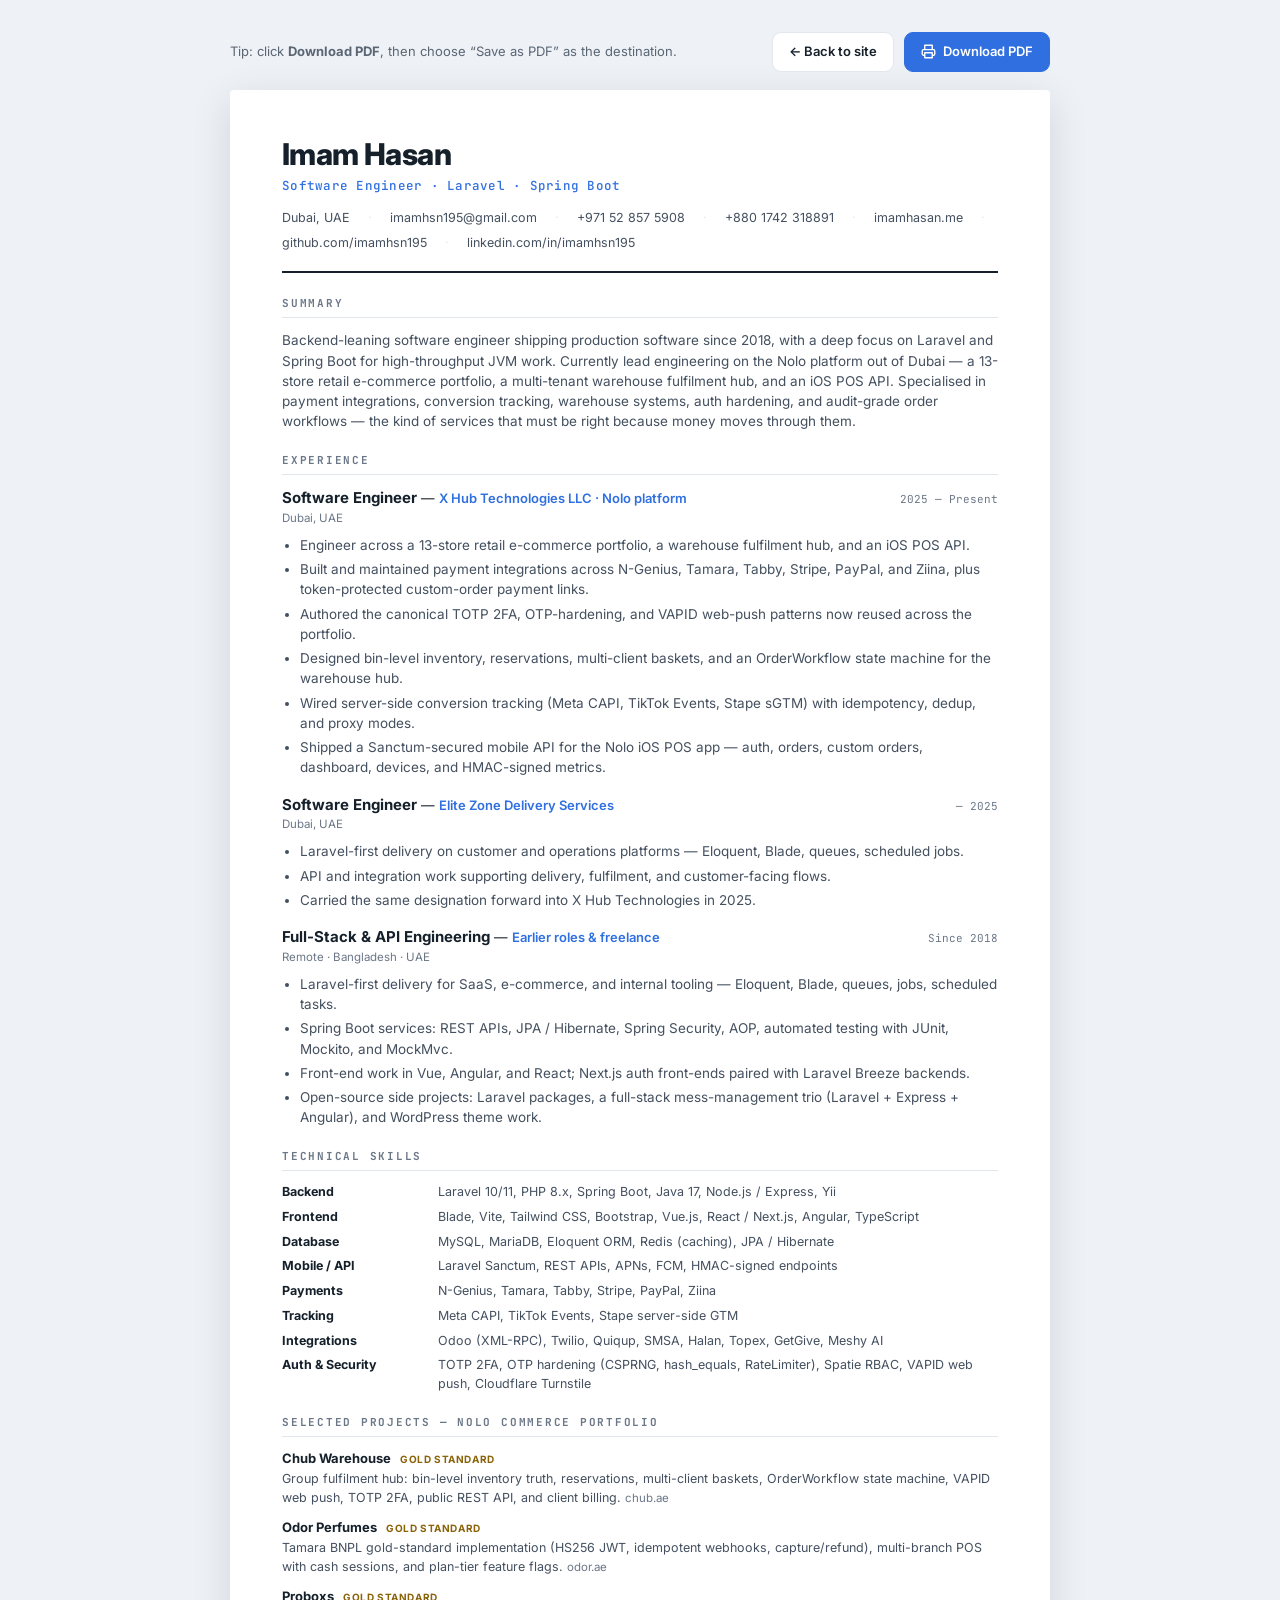
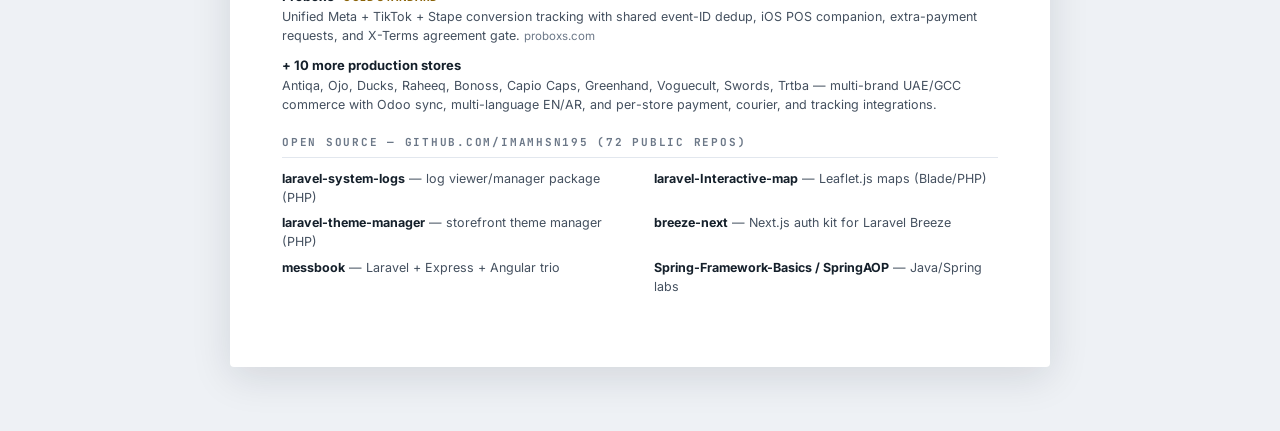
==== cv.html @ 6ba0bcb2 "Add downloadable CV (resume page + PDF) - Add print-optimized cv.html resume matching the site brand" ====
<!DOCTYPE html>
<html lang="en">
<head>
  <meta charset="UTF-8" />
  <meta name="viewport" content="width=device-width, initial-scale=1.0" />
  <title>Imam Hasan — CV · Software Engineer</title>
  <meta name="description" content="Curriculum Vitae of Imam Hasan, Software Engineer specialising in Laravel and Spring Boot — production e-commerce, warehouse fulfilment, and payment systems in Dubai." />
  <meta name="robots" content="index, follow" />
  <link rel="canonical" href="https://imamhasan.me/cv.html" />
  <link rel="icon" type="image/png" sizes="192x192" href="assets/images/icon-192.png" />
  <link rel="preconnect" href="https://fonts.googleapis.com" />
  <link rel="preconnect" href="https://fonts.gstatic.com" crossorigin />
  <link href="https://fonts.googleapis.com/css2?family=Inter:wght@400;500;600;700;800&family=JetBrains+Mono:wght@400;500&display=swap" rel="stylesheet" />
  <style>
    :root {
      --accent: #2f6fe0;
      --ink: #15202b;
      --ink-dim: #44505f;
      --ink-faint: #6b7787;
      --line: #e2e7ee;
      --bg: #ffffff;
      --tag-bg: #eef3fb;
      --gold: #8a6309;
    }

    * { box-sizing: border-box; margin: 0; padding: 0; }

    html { -webkit-print-color-adjust: exact; print-color-adjust: exact; }

    body {
      font-family: 'Inter', -apple-system, BlinkMacSystemFont, 'Segoe UI', sans-serif;
      color: var(--ink);
      background: #eef1f5;
      line-height: 1.5;
      font-size: 13.5px;
      padding: 32px 16px 64px;
    }

    .toolbar {
      max-width: 820px;
      margin: 0 auto 18px;
      display: flex;
      gap: 12px;
      align-items: center;
      justify-content: space-between;
      flex-wrap: wrap;
    }
    .toolbar p { color: #5b6675; font-size: 13px; }
    .toolbar-actions { display: flex; gap: 10px; }
    .btn {
      font: inherit;
      font-weight: 600;
      font-size: 13px;
      border: 1px solid var(--line);
      background: #fff;
      color: var(--ink);
      padding: 9px 16px;
      border-radius: 9px;
      cursor: pointer;
      text-decoration: none;
      display: inline-flex;
      align-items: center;
      gap: 7px;
      transition: border-color .2s, transform .1s;
    }
    .btn:hover { border-color: var(--accent); }
    .btn:active { transform: translateY(1px); }
    .btn-primary { background: var(--accent); color: #fff; border-color: var(--accent); }

    .page {
      max-width: 820px;
      margin: 0 auto;
      background: var(--bg);
      padding: 48px 52px;
      border-radius: 4px;
      box-shadow: 0 10px 40px rgba(15, 23, 42, 0.12);
    }

    /* Header */
    .cv-head { border-bottom: 2px solid var(--ink); padding-bottom: 18px; margin-bottom: 22px; }
    .cv-name { font-size: 30px; font-weight: 800; letter-spacing: -0.02em; line-height: 1.1; }
    .cv-role {
      font-family: 'JetBrains Mono', monospace;
      font-size: 12.5px;
      color: var(--accent);
      font-weight: 500;
      margin-top: 6px;
      letter-spacing: 0.02em;
    }
    .cv-contacts {
      margin-top: 14px;
      display: flex;
      flex-wrap: wrap;
      gap: 6px 18px;
      font-size: 12.5px;
      color: var(--ink-dim);
    }
    .cv-contacts a { color: var(--ink-dim); text-decoration: none; }
    .cv-contacts a:hover { color: var(--accent); text-decoration: underline; }
    .cv-contacts span { display: inline-flex; align-items: center; gap: 6px; }
    .cv-contacts .dot { color: var(--line); }

    /* Sections */
    section { margin-bottom: 20px; }
    .sec-title {
      font-family: 'JetBrains Mono', monospace;
      font-size: 11px;
      letter-spacing: 0.16em;
      text-transform: uppercase;
      color: var(--ink-faint);
      margin-bottom: 12px;
      padding-bottom: 6px;
      border-bottom: 1px solid var(--line);
    }
    .summary { color: var(--ink-dim); font-size: 13.5px; }

    /* Experience */
    .job { margin-bottom: 16px; }
    .job:last-child { margin-bottom: 0; }
    .job-head { display: flex; justify-content: space-between; align-items: baseline; gap: 12px; flex-wrap: wrap; }
    .job-title { font-size: 15px; font-weight: 700; }
    .job-org { font-size: 13px; color: var(--accent); font-weight: 600; }
    .job-date {
      font-family: 'JetBrains Mono', monospace;
      font-size: 11px;
      color: var(--ink-faint);
      white-space: nowrap;
    }
    .job-loc { font-size: 11.5px; color: var(--ink-faint); }
    .job ul { margin: 8px 0 0; padding-left: 18px; }
    .job li { margin-bottom: 4px; color: var(--ink-dim); }

    /* Skills grid */
    .skills { display: grid; grid-template-columns: 140px 1fr; gap: 6px 16px; }
    .skills dt { font-weight: 700; font-size: 12.5px; }
    .skills dd { color: var(--ink-dim); font-size: 12.5px; }

    /* Tag chips */
    .chips { display: flex; flex-wrap: wrap; gap: 6px; }
    .chip {
      background: var(--tag-bg);
      color: var(--accent);
      border-radius: 5px;
      padding: 3px 9px;
      font-size: 11.5px;
      font-weight: 600;
    }

    /* Projects */
    .proj { margin-bottom: 11px; }
    .proj:last-child { margin-bottom: 0; }
    .proj-name { font-weight: 700; font-size: 13px; }
    .proj-name .gold { color: var(--gold); font-size: 10px; font-weight: 700; text-transform: uppercase; letter-spacing: 0.06em; margin-left: 6px; }
    .proj p { color: var(--ink-dim); font-size: 12.5px; margin-top: 1px; }
    .proj a { color: var(--ink-faint); text-decoration: none; font-size: 11.5px; }

    .two-col { display: grid; grid-template-columns: 1fr 1fr; gap: 4px 28px; }

    .oss-line { font-size: 12.5px; color: var(--ink-dim); margin-bottom: 3px; }
    .oss-line strong { color: var(--ink); }

    @media print {
      @page { size: A4; margin: 12mm 14mm; }
      body { background: #fff; padding: 0; font-size: 11px; }
      .toolbar { display: none !important; }
      .page { box-shadow: none; max-width: none; margin: 0; padding: 0; border-radius: 0; }
      .cv-name { font-size: 25px; }
      section { margin-bottom: 14px; }
      .job { margin-bottom: 12px; page-break-inside: avoid; }
      .proj { page-break-inside: avoid; }
      a { color: var(--ink-dim) !important; }
    }

    @media (max-width: 640px) {
      .page { padding: 32px 22px; }
      .skills { grid-template-columns: 1fr; gap: 2px; }
      .skills dt { margin-top: 8px; }
      .two-col { grid-template-columns: 1fr; }
    }
  </style>
</head>
<body>
  <div class="toolbar">
    <p>Tip: click <strong>Download PDF</strong>, then choose “Save as PDF” as the destination.</p>
    <div class="toolbar-actions">
      <a class="btn" href="index.html">← Back to site</a>
      <button class="btn btn-primary" onclick="window.print()">
        <svg width="15" height="15" viewBox="0 0 24 24" fill="none" stroke="currentColor" stroke-width="2.2" stroke-linecap="round" stroke-linejoin="round"><path d="M6 9V2h12v7M6 18H4a2 2 0 0 1-2-2v-5a2 2 0 0 1 2-2h16a2 2 0 0 1 2 2v5a2 2 0 0 1-2 2h-2M6 14h12v8H6z"/></svg>
        Download PDF
      </button>
    </div>
  </div>

  <main class="page">
    <header class="cv-head">
      <h1 class="cv-name">Imam Hasan</h1>
      <div class="cv-role">Software Engineer · Laravel · Spring Boot</div>
      <div class="cv-contacts">
        <span>Dubai, UAE</span>
        <span class="dot">·</span>
        <span><a href="mailto:imamhsn195@gmail.com">imamhsn195@gmail.com</a></span>
        <span class="dot">·</span>
        <span><a href="tel:+971528575908">+971 52 857 5908</a></span>
        <span class="dot">·</span>
        <span><a href="tel:+8801742318891">+880 1742 318891</a></span>
        <span class="dot">·</span>
        <span><a href="https://imamhasan.me">imamhasan.me</a></span>
        <span class="dot">·</span>
        <span><a href="https://github.com/imamhsn195">github.com/imamhsn195</a></span>
        <span class="dot">·</span>
        <span><a href="https://www.linkedin.com/in/imamhsn195">linkedin.com/in/imamhsn195</a></span>
      </div>
    </header>

    <section>
      <h2 class="sec-title">Summary</h2>
      <p class="summary">
        Backend-leaning software engineer shipping production software since 2018, with a deep focus on
        Laravel and Spring Boot for high-throughput JVM work. Currently lead engineering on the Nolo platform
        out of Dubai — a 13-store retail e-commerce portfolio, a multi-tenant warehouse fulfilment hub, and an
        iOS POS API. Specialised in payment integrations, conversion tracking, warehouse systems, auth hardening,
        and audit-grade order workflows — the kind of services that must be right because money moves through them.
      </p>
    </section>

    <section>
      <h2 class="sec-title">Experience</h2>

      <div class="job">
        <div class="job-head">
          <div>
            <span class="job-title">Software Engineer</span> —
            <span class="job-org">X Hub Technologies LLC · Nolo platform</span>
            <div class="job-loc">Dubai, UAE</div>
          </div>
          <span class="job-date">2025 — Present</span>
        </div>
        <ul>
          <li>Engineer across a 13-store retail e-commerce portfolio, a warehouse fulfilment hub, and an iOS POS API.</li>
          <li>Built and maintained payment integrations across N-Genius, Tamara, Tabby, Stripe, PayPal, and Ziina, plus token-protected custom-order payment links.</li>
          <li>Authored the canonical TOTP 2FA, OTP-hardening, and VAPID web-push patterns now reused across the portfolio.</li>
          <li>Designed bin-level inventory, reservations, multi-client baskets, and an OrderWorkflow state machine for the warehouse hub.</li>
          <li>Wired server-side conversion tracking (Meta CAPI, TikTok Events, Stape sGTM) with idempotency, dedup, and proxy modes.</li>
          <li>Shipped a Sanctum-secured mobile API for the Nolo iOS POS app — auth, orders, custom orders, dashboard, devices, and HMAC-signed metrics.</li>
        </ul>
      </div>

      <div class="job">
        <div class="job-head">
          <div>
            <span class="job-title">Software Engineer</span> —
            <span class="job-org">Elite Zone Delivery Services</span>
            <div class="job-loc">Dubai, UAE</div>
          </div>
          <span class="job-date">— 2025</span>
        </div>
        <ul>
          <li>Laravel-first delivery on customer and operations platforms — Eloquent, Blade, queues, scheduled jobs.</li>
          <li>API and integration work supporting delivery, fulfilment, and customer-facing flows.</li>
          <li>Carried the same designation forward into X Hub Technologies in 2025.</li>
        </ul>
      </div>

      <div class="job">
        <div class="job-head">
          <div>
            <span class="job-title">Full-Stack &amp; API Engineering</span> —
            <span class="job-org">Earlier roles &amp; freelance</span>
            <div class="job-loc">Remote · Bangladesh · UAE</div>
          </div>
          <span class="job-date">Since 2018</span>
        </div>
        <ul>
          <li>Laravel-first delivery for SaaS, e-commerce, and internal tooling — Eloquent, Blade, queues, jobs, scheduled tasks.</li>
          <li>Spring Boot services: REST APIs, JPA / Hibernate, Spring Security, AOP, automated testing with JUnit, Mockito, and MockMvc.</li>
          <li>Front-end work in Vue, Angular, and React; Next.js auth front-ends paired with Laravel Breeze backends.</li>
          <li>Open-source side projects: Laravel packages, a full-stack mess-management trio (Laravel + Express + Angular), and WordPress theme work.</li>
        </ul>
      </div>
    </section>

    <section>
      <h2 class="sec-title">Technical Skills</h2>
      <dl class="skills">
        <dt>Backend</dt>
        <dd>Laravel 10/11, PHP 8.x, Spring Boot, Java 17, Node.js / Express, Yii</dd>
        <dt>Frontend</dt>
        <dd>Blade, Vite, Tailwind CSS, Bootstrap, Vue.js, React / Next.js, Angular, TypeScript</dd>
        <dt>Database</dt>
        <dd>MySQL, MariaDB, Eloquent ORM, Redis (caching), JPA / Hibernate</dd>
        <dt>Mobile / API</dt>
        <dd>Laravel Sanctum, REST APIs, APNs, FCM, HMAC-signed endpoints</dd>
        <dt>Payments</dt>
        <dd>N-Genius, Tamara, Tabby, Stripe, PayPal, Ziina</dd>
        <dt>Tracking</dt>
        <dd>Meta CAPI, TikTok Events, Stape server-side GTM</dd>
        <dt>Integrations</dt>
        <dd>Odoo (XML-RPC), Twilio, Quiqup, SMSA, Halan, Topex, GetGive, Meshy AI</dd>
        <dt>Auth &amp; Security</dt>
        <dd>TOTP 2FA, OTP hardening (CSPRNG, hash_equals, RateLimiter), Spatie RBAC, VAPID web push, Cloudflare Turnstile</dd>
      </dl>
    </section>

    <section>
      <h2 class="sec-title">Selected Projects — Nolo Commerce Portfolio</h2>
      <div class="proj">
        <div class="proj-name">Chub Warehouse <span class="gold">Gold standard</span></div>
        <p>Group fulfilment hub: bin-level inventory truth, reservations, multi-client baskets, OrderWorkflow state machine, VAPID web push, TOTP 2FA, public REST API, and client billing. <a href="https://chub.ae/">chub.ae</a></p>
      </div>
      <div class="proj">
        <div class="proj-name">Odor Perfumes <span class="gold">Gold standard</span></div>
        <p>Tamara BNPL gold-standard implementation (HS256 JWT, idempotent webhooks, capture/refund), multi-branch POS with cash sessions, and plan-tier feature flags. <a href="https://odor.ae/">odor.ae</a></p>
      </div>
      <div class="proj">
        <div class="proj-name">Proboxs <span class="gold">Gold standard</span></div>
        <p>Unified Meta + TikTok + Stape conversion tracking with shared event-ID dedup, iOS POS companion, extra-payment requests, and X-Terms agreement gate. <a href="https://www.proboxs.com/">proboxs.com</a></p>
      </div>
      <div class="proj">
        <div class="proj-name">+ 10 more production stores</div>
        <p>Antiqa, Ojo, Ducks, Raheeq, Bonoss, Capio Caps, Greenhand, Voguecult, Swords, Trtba — multi-brand UAE/GCC commerce with Odoo sync, multi-language EN/AR, and per-store payment, courier, and tracking integrations.</p>
      </div>
    </section>

    <section>
      <h2 class="sec-title">Open Source — github.com/imamhsn195 (72 public repos)</h2>
      <div class="two-col">
        <p class="oss-line"><strong>laravel-system-logs</strong> — log viewer/manager package (PHP)</p>
        <p class="oss-line"><strong>laravel-Interactive-map</strong> — Leaflet.js maps (Blade/PHP)</p>
        <p class="oss-line"><strong>laravel-theme-manager</strong> — storefront theme manager (PHP)</p>
        <p class="oss-line"><strong>breeze-next</strong> — Next.js auth kit for Laravel Breeze</p>
        <p class="oss-line"><strong>messbook</strong> — Laravel + Express + Angular trio</p>
        <p class="oss-line"><strong>Spring-Framework-Basics / SpringAOP</strong> — Java/Spring labs</p>
      </div>
    </section>
  </main>
</body>
</html>
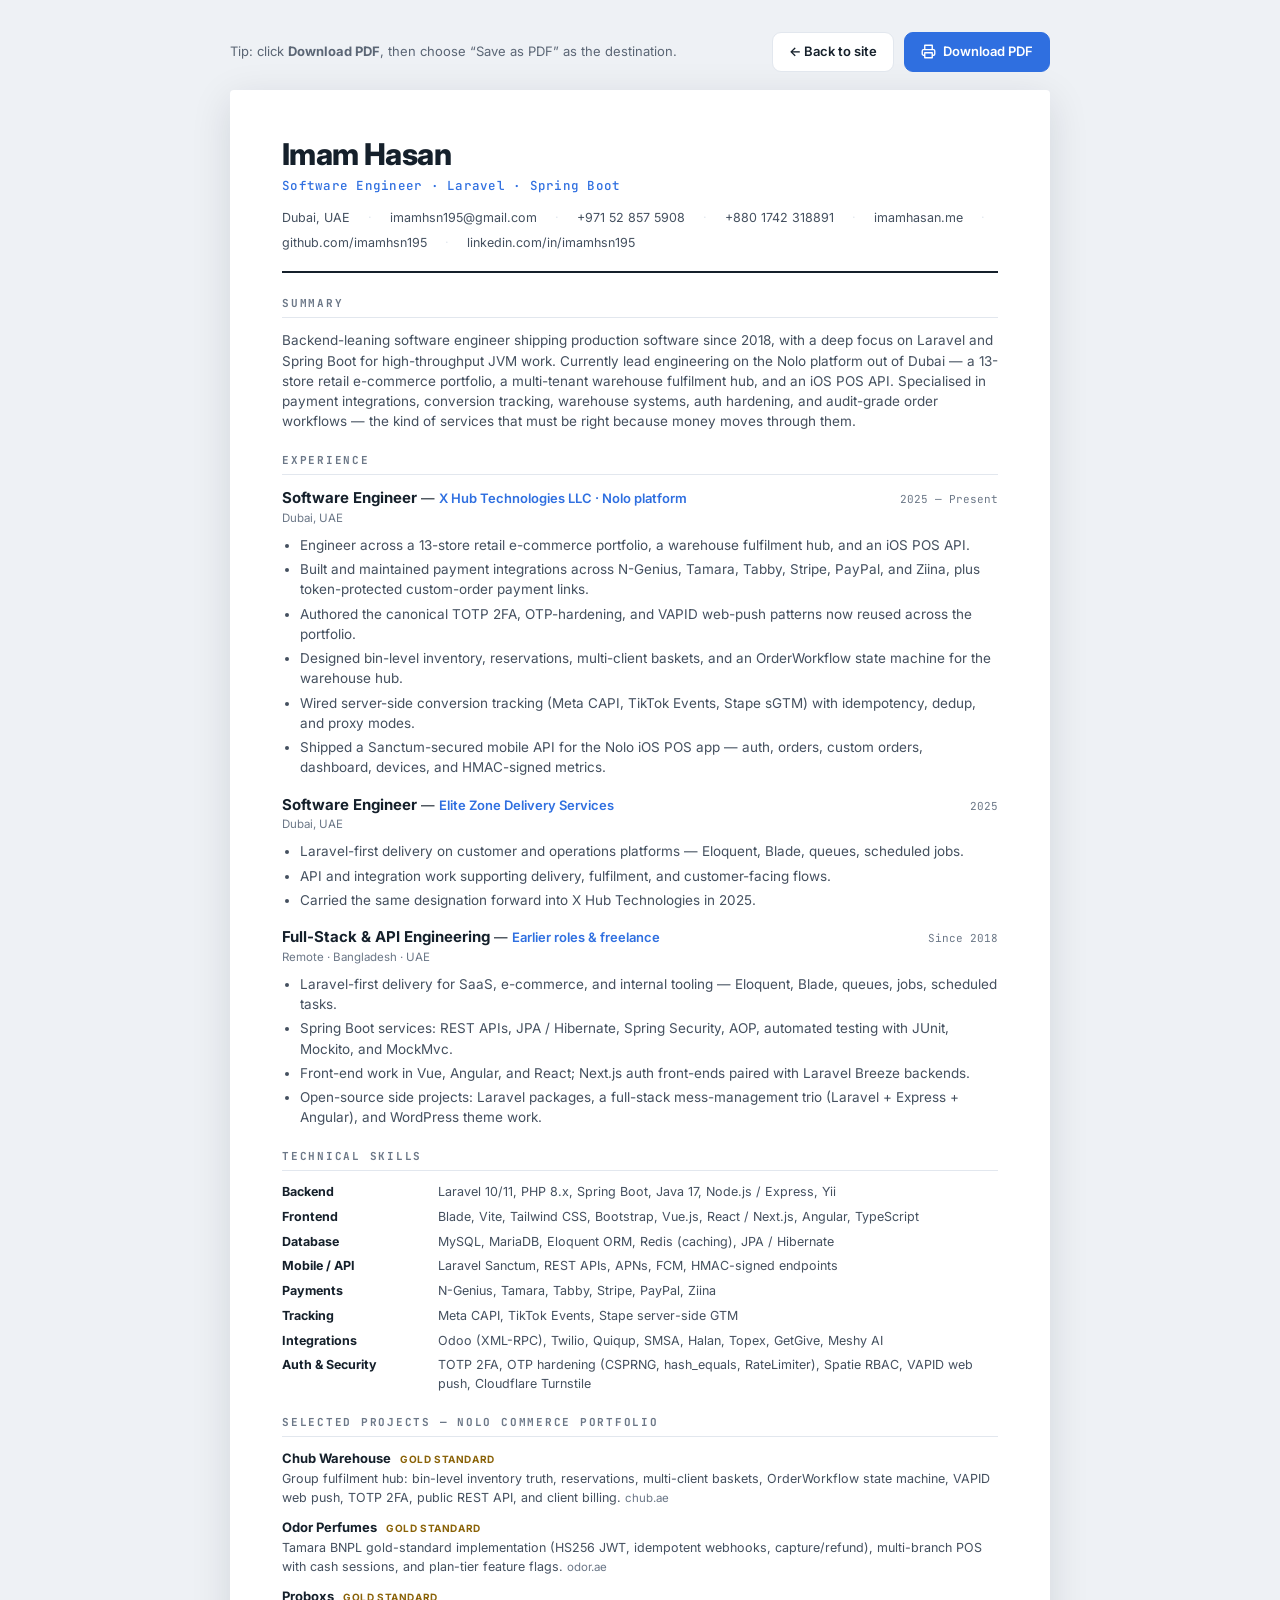
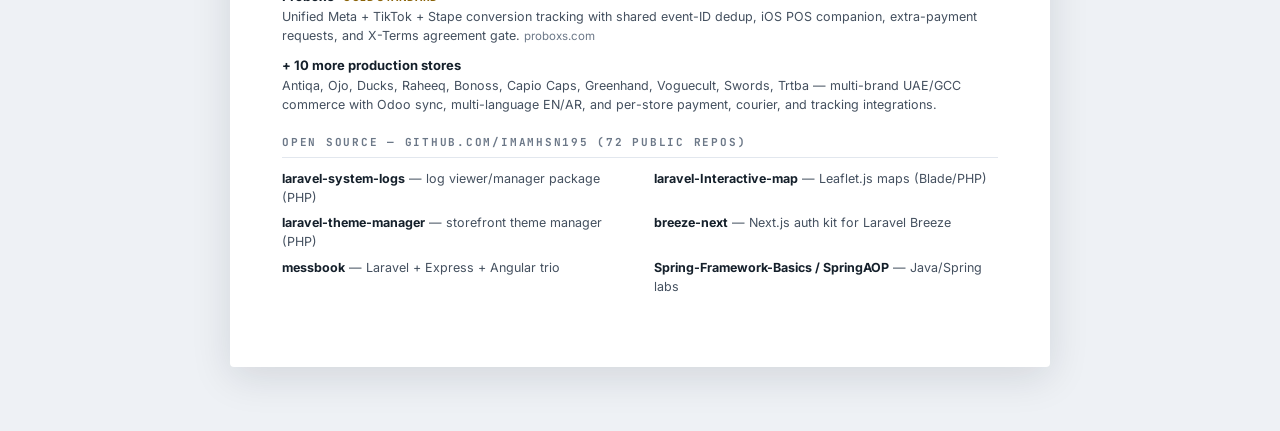
==== commit 8f894532: "Fix portfolio review findings and remove dead assets - Correct Elite Zone date from incomplete "— 20" ====
--- a/cv.html
+++ b/cv.html
@@ -252,7 +252,7 @@
             <span class="job-org">Elite Zone Delivery Services</span>
             <div class="job-loc">Dubai, UAE</div>
           </div>
-          <span class="job-date">— 2025</span>
+          <span class="job-date">2025</span>
         </div>
         <ul>
           <li>Laravel-first delivery on customer and operations platforms — Eloquent, Blade, queues, scheduled jobs.</li>
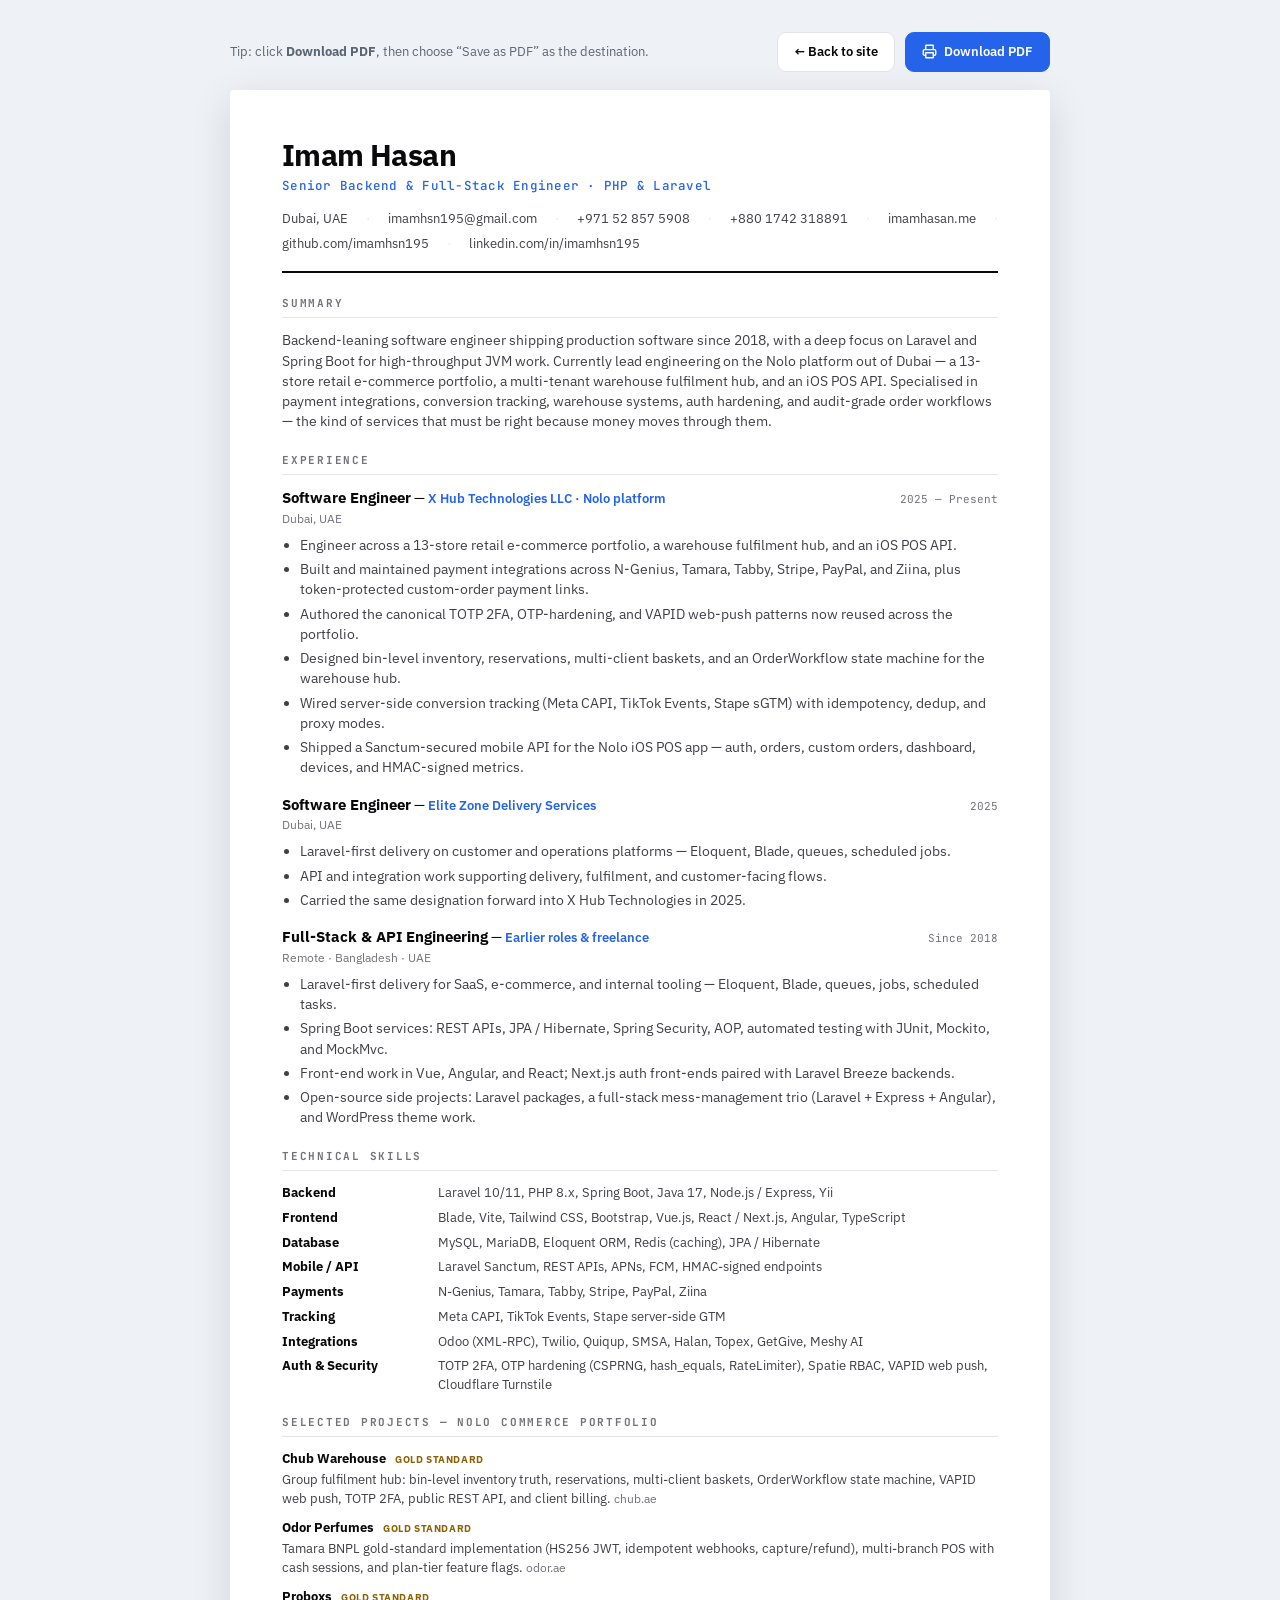
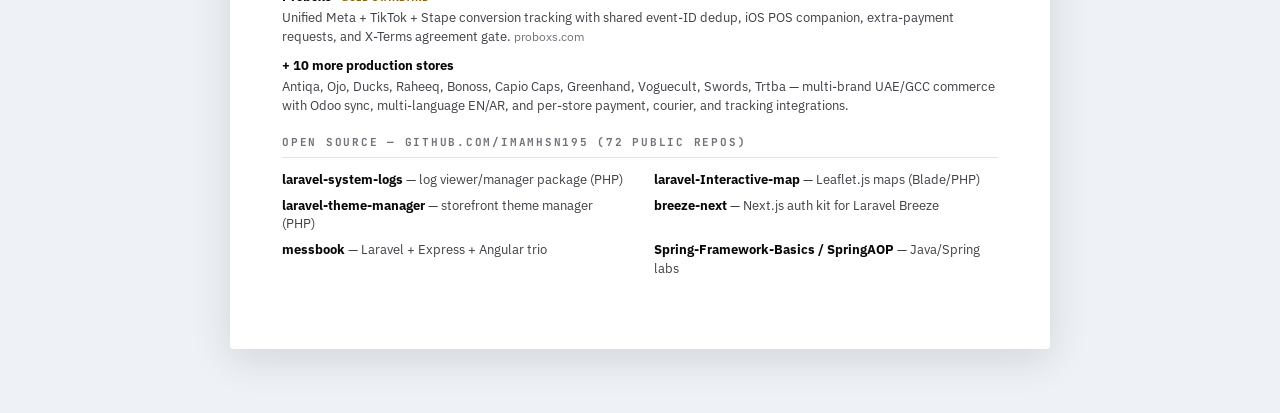
==== commit 58db1b48: "Update portfolio and CV details - Revise titles and descriptions to reflect current role as Senior B" ====
--- a/cv.html
+++ b/cv.html
@@ -3,23 +3,23 @@
 <head>
   <meta charset="UTF-8" />
   <meta name="viewport" content="width=device-width, initial-scale=1.0" />
-  <title>Imam Hasan — CV · Software Engineer</title>
-  <meta name="description" content="Curriculum Vitae of Imam Hasan, Software Engineer specialising in Laravel and Spring Boot — production e-commerce, warehouse fulfilment, and payment systems in Dubai." />
+  <title>Imam Hasan — CV · Senior Backend & Full-Stack Engineer</title>
+  <meta name="description" content="Curriculum Vitae of Imam Hasan, Senior Backend & Full-Stack Engineer specialising in PHP and Laravel — production APIs, commerce platforms, and AI-assisted delivery in Dubai." />
   <meta name="robots" content="index, follow" />
   <link rel="canonical" href="https://imamhasan.me/cv.html" />
   <link rel="icon" type="image/png" sizes="192x192" href="assets/images/icon-192.png" />
   <link rel="preconnect" href="https://fonts.googleapis.com" />
   <link rel="preconnect" href="https://fonts.gstatic.com" crossorigin />
-  <link href="https://fonts.googleapis.com/css2?family=Inter:wght@400;500;600;700;800&family=JetBrains+Mono:wght@400;500&display=swap" rel="stylesheet" />
+  <link href="https://fonts.googleapis.com/css2?family=IBM+Plex+Sans:wght@400;500;600;700&family=JetBrains+Mono:wght@400;500&display=swap" rel="stylesheet" />
   <style>
     :root {
-      --accent: #2f6fe0;
-      --ink: #15202b;
-      --ink-dim: #44505f;
-      --ink-faint: #6b7787;
-      --line: #e2e7ee;
+      --accent: #2563eb;
+      --ink: #09090b;
+      --ink-dim: #3f3f46;
+      --ink-faint: #71717a;
+      --line: #e4e4e7;
       --bg: #ffffff;
-      --tag-bg: #eef3fb;
+      --tag-bg: #eff6ff;
       --gold: #8a6309;
     }
 
@@ -28,7 +28,7 @@
     html { -webkit-print-color-adjust: exact; print-color-adjust: exact; }
 
     body {
-      font-family: 'Inter', -apple-system, BlinkMacSystemFont, 'Segoe UI', sans-serif;
+      font-family: 'IBM Plex Sans', 'Segoe UI', sans-serif;
       color: var(--ink);
       background: #eef1f5;
       line-height: 1.5;
@@ -194,7 +194,7 @@
   <main class="page">
     <header class="cv-head">
       <h1 class="cv-name">Imam Hasan</h1>
-      <div class="cv-role">Software Engineer · Laravel · Spring Boot</div>
+      <div class="cv-role">Senior Backend &amp; Full-Stack Engineer · PHP &amp; Laravel</div>
       <div class="cv-contacts">
         <span>Dubai, UAE</span>
         <span class="dot">·</span>
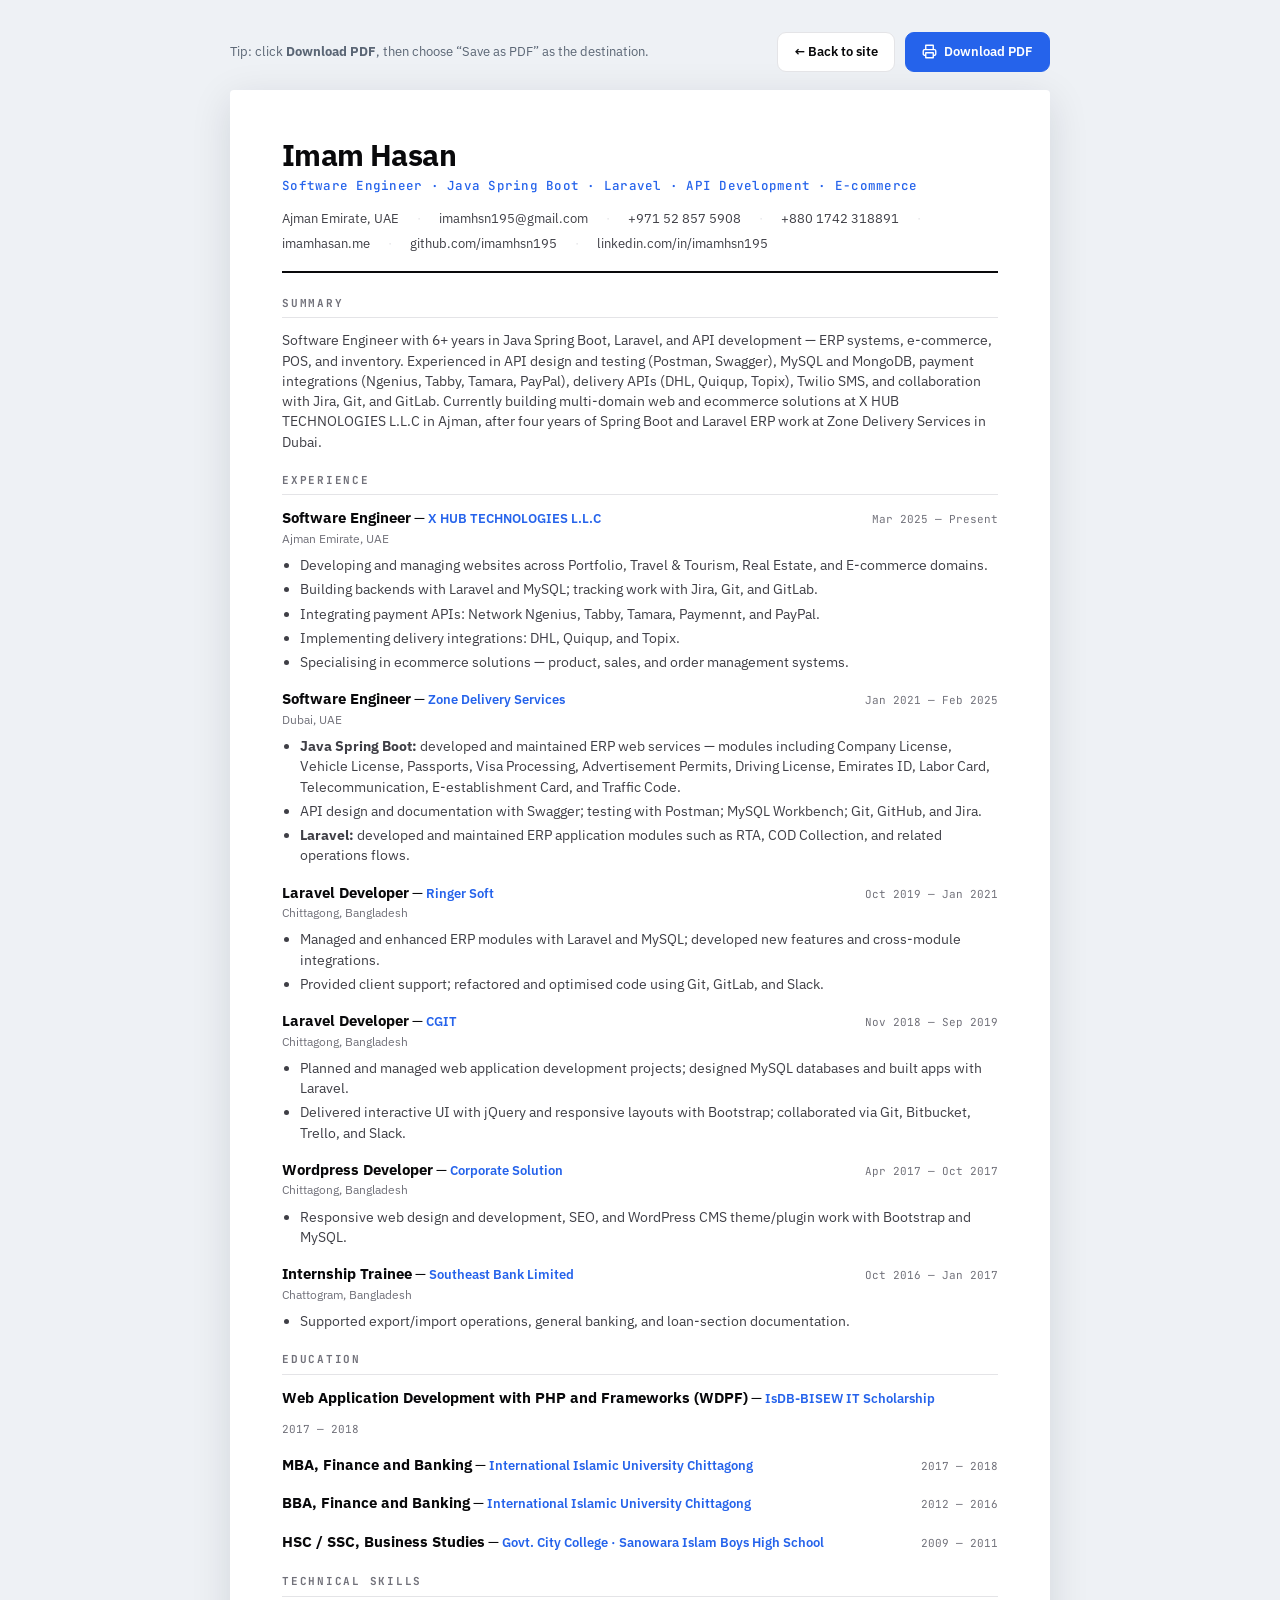
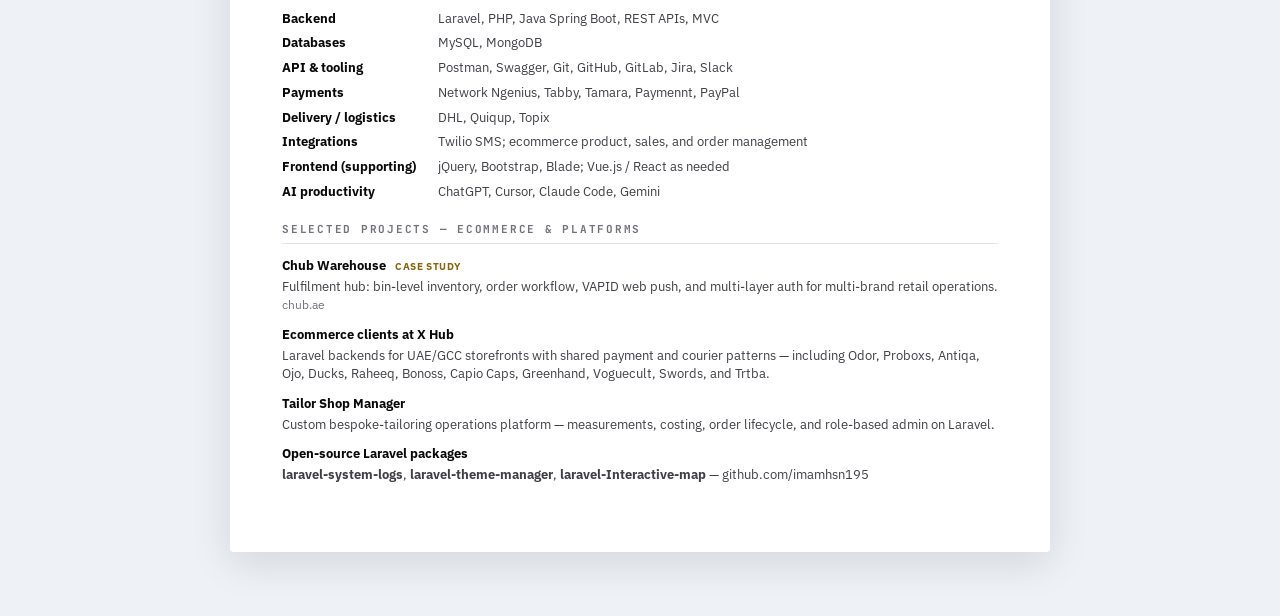
==== commit a0b9e40f: "Align portfolio CV and About with LinkedIn employer timeline. Remove Elite Zone / Nolo experience in" ====
--- a/cv.html
+++ b/cv.html
@@ -3,8 +3,8 @@
 <head>
   <meta charset="UTF-8" />
   <meta name="viewport" content="width=device-width, initial-scale=1.0" />
-  <title>Imam Hasan — CV · Senior Backend & Full-Stack Engineer</title>
-  <meta name="description" content="Curriculum Vitae of Imam Hasan, Senior Backend & Full-Stack Engineer specialising in PHP and Laravel — production APIs, commerce platforms, and AI-assisted delivery in Dubai." />
+  <title>Imam Hasan — CV · Software Engineer | Java Spring Boot | Laravel</title>
+  <meta name="description" content="Curriculum Vitae of Imam Hasan — Software Engineer with Java Spring Boot, Laravel, and API development experience across ERP, ecommerce, and fulfilment systems in the UAE." />
   <meta name="robots" content="index, follow" />
   <link rel="canonical" href="https://imamhasan.me/cv.html" />
   <link rel="icon" type="image/png" sizes="192x192" href="assets/images/icon-192.png" />
@@ -194,9 +194,9 @@
   <main class="page">
     <header class="cv-head">
       <h1 class="cv-name">Imam Hasan</h1>
-      <div class="cv-role">Senior Backend &amp; Full-Stack Engineer · PHP &amp; Laravel</div>
+      <div class="cv-role">Software Engineer · Java Spring Boot · Laravel · API Development · E-commerce</div>
       <div class="cv-contacts">
-        <span>Dubai, UAE</span>
+        <span>Ajman Emirate, UAE</span>
         <span class="dot">·</span>
         <span><a href="mailto:imamhsn195@gmail.com">imamhsn195@gmail.com</a></span>
         <span class="dot">·</span>
@@ -215,11 +215,11 @@
     <section>
       <h2 class="sec-title">Summary</h2>
       <p class="summary">
-        Backend-leaning software engineer shipping production software since 2018, with a deep focus on
-        Laravel and Spring Boot for high-throughput JVM work. Currently lead engineering on the Nolo platform
-        out of Dubai — a 13-store retail e-commerce portfolio, a multi-tenant warehouse fulfilment hub, and an
-        iOS POS API. Specialised in payment integrations, conversion tracking, warehouse systems, auth hardening,
-        and audit-grade order workflows — the kind of services that must be right because money moves through them.
+        Software Engineer with 6+ years in Java Spring Boot, Laravel, and API development — ERP systems,
+        e-commerce, POS, and inventory. Experienced in API design and testing (Postman, Swagger), MySQL and MongoDB,
+        payment integrations (Ngenius, Tabby, Tamara, PayPal), delivery APIs (DHL, Quiqup, Topix), Twilio SMS,
+        and collaboration with Jira, Git, and GitLab. Currently building multi-domain web and ecommerce solutions
+        at X HUB TECHNOLOGIES L.L.C in Ajman, after four years of Spring Boot and Laravel ERP work at Zone Delivery Services in Dubai.
       </p>
     </section>
 
@@ -230,52 +230,132 @@
         <div class="job-head">
           <div>
             <span class="job-title">Software Engineer</span> —
-            <span class="job-org">X Hub Technologies LLC · Nolo platform</span>
+            <span class="job-org">X HUB TECHNOLOGIES L.L.C</span>
+            <div class="job-loc">Ajman Emirate, UAE</div>
+          </div>
+          <span class="job-date">Mar 2025 — Present</span>
+        </div>
+        <ul>
+          <li>Developing and managing websites across Portfolio, Travel &amp; Tourism, Real Estate, and E-commerce domains.</li>
+          <li>Building backends with Laravel and MySQL; tracking work with Jira, Git, and GitLab.</li>
+          <li>Integrating payment APIs: Network Ngenius, Tabby, Tamara, Paymennt, and PayPal.</li>
+          <li>Implementing delivery integrations: DHL, Quiqup, and Topix.</li>
+          <li>Specialising in ecommerce solutions — product, sales, and order management systems.</li>
+        </ul>
+      </div>
+
+      <div class="job">
+        <div class="job-head">
+          <div>
+            <span class="job-title">Software Engineer</span> —
+            <span class="job-org">Zone Delivery Services</span>
             <div class="job-loc">Dubai, UAE</div>
           </div>
-          <span class="job-date">2025 — Present</span>
-        </div>
-        <ul>
-          <li>Engineer across a 13-store retail e-commerce portfolio, a warehouse fulfilment hub, and an iOS POS API.</li>
-          <li>Built and maintained payment integrations across N-Genius, Tamara, Tabby, Stripe, PayPal, and Ziina, plus token-protected custom-order payment links.</li>
-          <li>Authored the canonical TOTP 2FA, OTP-hardening, and VAPID web-push patterns now reused across the portfolio.</li>
-          <li>Designed bin-level inventory, reservations, multi-client baskets, and an OrderWorkflow state machine for the warehouse hub.</li>
-          <li>Wired server-side conversion tracking (Meta CAPI, TikTok Events, Stape sGTM) with idempotency, dedup, and proxy modes.</li>
-          <li>Shipped a Sanctum-secured mobile API for the Nolo iOS POS app — auth, orders, custom orders, dashboard, devices, and HMAC-signed metrics.</li>
-        </ul>
-      </div>
-
-      <div class="job">
-        <div class="job-head">
-          <div>
-            <span class="job-title">Software Engineer</span> —
-            <span class="job-org">Elite Zone Delivery Services</span>
-            <div class="job-loc">Dubai, UAE</div>
-          </div>
-          <span class="job-date">2025</span>
-        </div>
-        <ul>
-          <li>Laravel-first delivery on customer and operations platforms — Eloquent, Blade, queues, scheduled jobs.</li>
-          <li>API and integration work supporting delivery, fulfilment, and customer-facing flows.</li>
-          <li>Carried the same designation forward into X Hub Technologies in 2025.</li>
-        </ul>
-      </div>
-
-      <div class="job">
-        <div class="job-head">
-          <div>
-            <span class="job-title">Full-Stack &amp; API Engineering</span> —
-            <span class="job-org">Earlier roles &amp; freelance</span>
-            <div class="job-loc">Remote · Bangladesh · UAE</div>
-          </div>
-          <span class="job-date">Since 2018</span>
-        </div>
-        <ul>
-          <li>Laravel-first delivery for SaaS, e-commerce, and internal tooling — Eloquent, Blade, queues, jobs, scheduled tasks.</li>
-          <li>Spring Boot services: REST APIs, JPA / Hibernate, Spring Security, AOP, automated testing with JUnit, Mockito, and MockMvc.</li>
-          <li>Front-end work in Vue, Angular, and React; Next.js auth front-ends paired with Laravel Breeze backends.</li>
-          <li>Open-source side projects: Laravel packages, a full-stack mess-management trio (Laravel + Express + Angular), and WordPress theme work.</li>
-        </ul>
+          <span class="job-date">Jan 2021 — Feb 2025</span>
+        </div>
+        <ul>
+          <li><strong>Java Spring Boot:</strong> developed and maintained ERP web services — modules including Company License, Vehicle License, Passports, Visa Processing, Advertisement Permits, Driving License, Emirates ID, Labor Card, Telecommunication, E-establishment Card, and Traffic Code.</li>
+          <li>API design and documentation with Swagger; testing with Postman; MySQL Workbench; Git, GitHub, and Jira.</li>
+          <li><strong>Laravel:</strong> developed and maintained ERP application modules such as RTA, COD Collection, and related operations flows.</li>
+        </ul>
+      </div>
+
+      <div class="job">
+        <div class="job-head">
+          <div>
+            <span class="job-title">Laravel Developer</span> —
+            <span class="job-org">Ringer Soft</span>
+            <div class="job-loc">Chittagong, Bangladesh</div>
+          </div>
+          <span class="job-date">Oct 2019 — Jan 2021</span>
+        </div>
+        <ul>
+          <li>Managed and enhanced ERP modules with Laravel and MySQL; developed new features and cross-module integrations.</li>
+          <li>Provided client support; refactored and optimised code using Git, GitLab, and Slack.</li>
+        </ul>
+      </div>
+
+      <div class="job">
+        <div class="job-head">
+          <div>
+            <span class="job-title">Laravel Developer</span> —
+            <span class="job-org">CGIT</span>
+            <div class="job-loc">Chittagong, Bangladesh</div>
+          </div>
+          <span class="job-date">Nov 2018 — Sep 2019</span>
+        </div>
+        <ul>
+          <li>Planned and managed web application development projects; designed MySQL databases and built apps with Laravel.</li>
+          <li>Delivered interactive UI with jQuery and responsive layouts with Bootstrap; collaborated via Git, Bitbucket, Trello, and Slack.</li>
+        </ul>
+      </div>
+
+      <div class="job">
+        <div class="job-head">
+          <div>
+            <span class="job-title">Wordpress Developer</span> —
+            <span class="job-org">Corporate Solution</span>
+            <div class="job-loc">Chittagong, Bangladesh</div>
+          </div>
+          <span class="job-date">Apr 2017 — Oct 2017</span>
+        </div>
+        <ul>
+          <li>Responsive web design and development, SEO, and WordPress CMS theme/plugin work with Bootstrap and MySQL.</li>
+        </ul>
+      </div>
+
+      <div class="job">
+        <div class="job-head">
+          <div>
+            <span class="job-title">Internship Trainee</span> —
+            <span class="job-org">Southeast Bank Limited</span>
+            <div class="job-loc">Chattogram, Bangladesh</div>
+          </div>
+          <span class="job-date">Oct 2016 — Jan 2017</span>
+        </div>
+        <ul>
+          <li>Supported export/import operations, general banking, and loan-section documentation.</li>
+        </ul>
+      </div>
+    </section>
+
+    <section>
+      <h2 class="sec-title">Education</h2>
+      <div class="job">
+        <div class="job-head">
+          <div>
+            <span class="job-title">Web Application Development with PHP and Frameworks (WDPF)</span> —
+            <span class="job-org">IsDB-BISEW IT Scholarship</span>
+          </div>
+          <span class="job-date">2017 — 2018</span>
+        </div>
+      </div>
+      <div class="job">
+        <div class="job-head">
+          <div>
+            <span class="job-title">MBA, Finance and Banking</span> —
+            <span class="job-org">International Islamic University Chittagong</span>
+          </div>
+          <span class="job-date">2017 — 2018</span>
+        </div>
+      </div>
+      <div class="job">
+        <div class="job-head">
+          <div>
+            <span class="job-title">BBA, Finance and Banking</span> —
+            <span class="job-org">International Islamic University Chittagong</span>
+          </div>
+          <span class="job-date">2012 — 2016</span>
+        </div>
+      </div>
+      <div class="job">
+        <div class="job-head">
+          <div>
+            <span class="job-title">HSC / SSC, Business Studies</span> —
+            <span class="job-org">Govt. City College · Sanowara Islam Boys High School</span>
+          </div>
+          <span class="job-date">2009 — 2011</span>
+        </div>
       </div>
     </section>
 
@@ -283,53 +363,41 @@
       <h2 class="sec-title">Technical Skills</h2>
       <dl class="skills">
         <dt>Backend</dt>
-        <dd>Laravel 10/11, PHP 8.x, Spring Boot, Java 17, Node.js / Express, Yii</dd>
-        <dt>Frontend</dt>
-        <dd>Blade, Vite, Tailwind CSS, Bootstrap, Vue.js, React / Next.js, Angular, TypeScript</dd>
-        <dt>Database</dt>
-        <dd>MySQL, MariaDB, Eloquent ORM, Redis (caching), JPA / Hibernate</dd>
-        <dt>Mobile / API</dt>
-        <dd>Laravel Sanctum, REST APIs, APNs, FCM, HMAC-signed endpoints</dd>
+        <dd>Laravel, PHP, Java Spring Boot, REST APIs, MVC</dd>
+        <dt>Databases</dt>
+        <dd>MySQL, MongoDB</dd>
+        <dt>API &amp; tooling</dt>
+        <dd>Postman, Swagger, Git, GitHub, GitLab, Jira, Slack</dd>
         <dt>Payments</dt>
-        <dd>N-Genius, Tamara, Tabby, Stripe, PayPal, Ziina</dd>
-        <dt>Tracking</dt>
-        <dd>Meta CAPI, TikTok Events, Stape server-side GTM</dd>
+        <dd>Network Ngenius, Tabby, Tamara, Paymennt, PayPal</dd>
+        <dt>Delivery / logistics</dt>
+        <dd>DHL, Quiqup, Topix</dd>
         <dt>Integrations</dt>
-        <dd>Odoo (XML-RPC), Twilio, Quiqup, SMSA, Halan, Topex, GetGive, Meshy AI</dd>
-        <dt>Auth &amp; Security</dt>
-        <dd>TOTP 2FA, OTP hardening (CSPRNG, hash_equals, RateLimiter), Spatie RBAC, VAPID web push, Cloudflare Turnstile</dd>
+        <dd>Twilio SMS; ecommerce product, sales, and order management</dd>
+        <dt>Frontend (supporting)</dt>
+        <dd>jQuery, Bootstrap, Blade; Vue.js / React as needed</dd>
+        <dt>AI productivity</dt>
+        <dd>ChatGPT, Cursor, Claude Code, Gemini</dd>
       </dl>
     </section>
 
     <section>
-      <h2 class="sec-title">Selected Projects — Nolo Commerce Portfolio</h2>
+      <h2 class="sec-title">Selected Projects — Ecommerce &amp; Platforms</h2>
       <div class="proj">
-        <div class="proj-name">Chub Warehouse <span class="gold">Gold standard</span></div>
-        <p>Group fulfilment hub: bin-level inventory truth, reservations, multi-client baskets, OrderWorkflow state machine, VAPID web push, TOTP 2FA, public REST API, and client billing. <a href="https://chub.ae/">chub.ae</a></p>
+        <div class="proj-name">Chub Warehouse <span class="gold">Case study</span></div>
+        <p>Fulfilment hub: bin-level inventory, order workflow, VAPID web push, and multi-layer auth for multi-brand retail operations. <a href="https://chub.ae/">chub.ae</a></p>
       </div>
       <div class="proj">
-        <div class="proj-name">Odor Perfumes <span class="gold">Gold standard</span></div>
-        <p>Tamara BNPL gold-standard implementation (HS256 JWT, idempotent webhooks, capture/refund), multi-branch POS with cash sessions, and plan-tier feature flags. <a href="https://odor.ae/">odor.ae</a></p>
+        <div class="proj-name">Ecommerce clients at X Hub</div>
+        <p>Laravel backends for UAE/GCC storefronts with shared payment and courier patterns — including Odor, Proboxs, Antiqa, Ojo, Ducks, Raheeq, Bonoss, Capio Caps, Greenhand, Voguecult, Swords, and Trtba.</p>
       </div>
       <div class="proj">
-        <div class="proj-name">Proboxs <span class="gold">Gold standard</span></div>
-        <p>Unified Meta + TikTok + Stape conversion tracking with shared event-ID dedup, iOS POS companion, extra-payment requests, and X-Terms agreement gate. <a href="https://www.proboxs.com/">proboxs.com</a></p>
+        <div class="proj-name">Tailor Shop Manager</div>
+        <p>Custom bespoke-tailoring operations platform — measurements, costing, order lifecycle, and role-based admin on Laravel.</p>
       </div>
       <div class="proj">
-        <div class="proj-name">+ 10 more production stores</div>
-        <p>Antiqa, Ojo, Ducks, Raheeq, Bonoss, Capio Caps, Greenhand, Voguecult, Swords, Trtba — multi-brand UAE/GCC commerce with Odoo sync, multi-language EN/AR, and per-store payment, courier, and tracking integrations.</p>
-      </div>
-    </section>
-
-    <section>
-      <h2 class="sec-title">Open Source — github.com/imamhsn195 (72 public repos)</h2>
-      <div class="two-col">
-        <p class="oss-line"><strong>laravel-system-logs</strong> — log viewer/manager package (PHP)</p>
-        <p class="oss-line"><strong>laravel-Interactive-map</strong> — Leaflet.js maps (Blade/PHP)</p>
-        <p class="oss-line"><strong>laravel-theme-manager</strong> — storefront theme manager (PHP)</p>
-        <p class="oss-line"><strong>breeze-next</strong> — Next.js auth kit for Laravel Breeze</p>
-        <p class="oss-line"><strong>messbook</strong> — Laravel + Express + Angular trio</p>
-        <p class="oss-line"><strong>Spring-Framework-Basics / SpringAOP</strong> — Java/Spring labs</p>
+        <div class="proj-name">Open-source Laravel packages</div>
+        <p><strong>laravel-system-logs</strong>, <strong>laravel-theme-manager</strong>, <strong>laravel-Interactive-map</strong> — github.com/imamhsn195</p>
       </div>
     </section>
   </main>
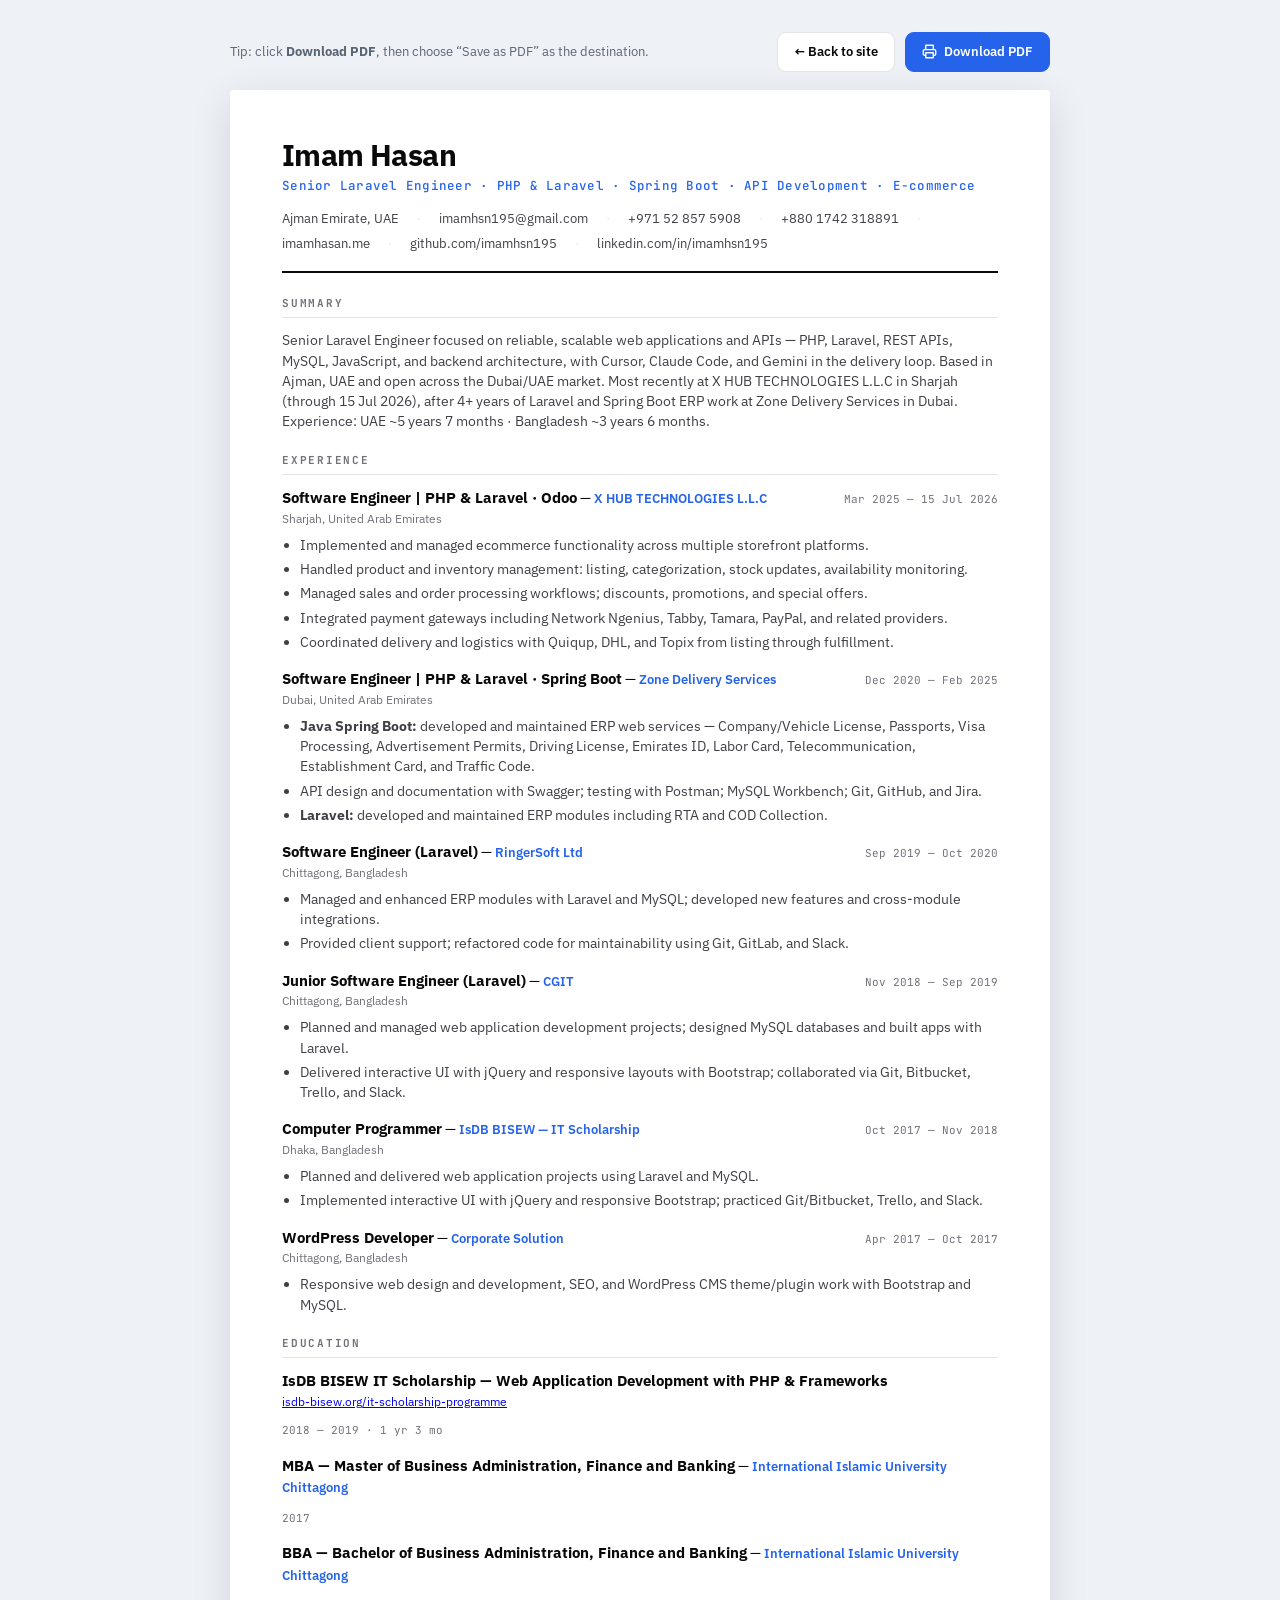
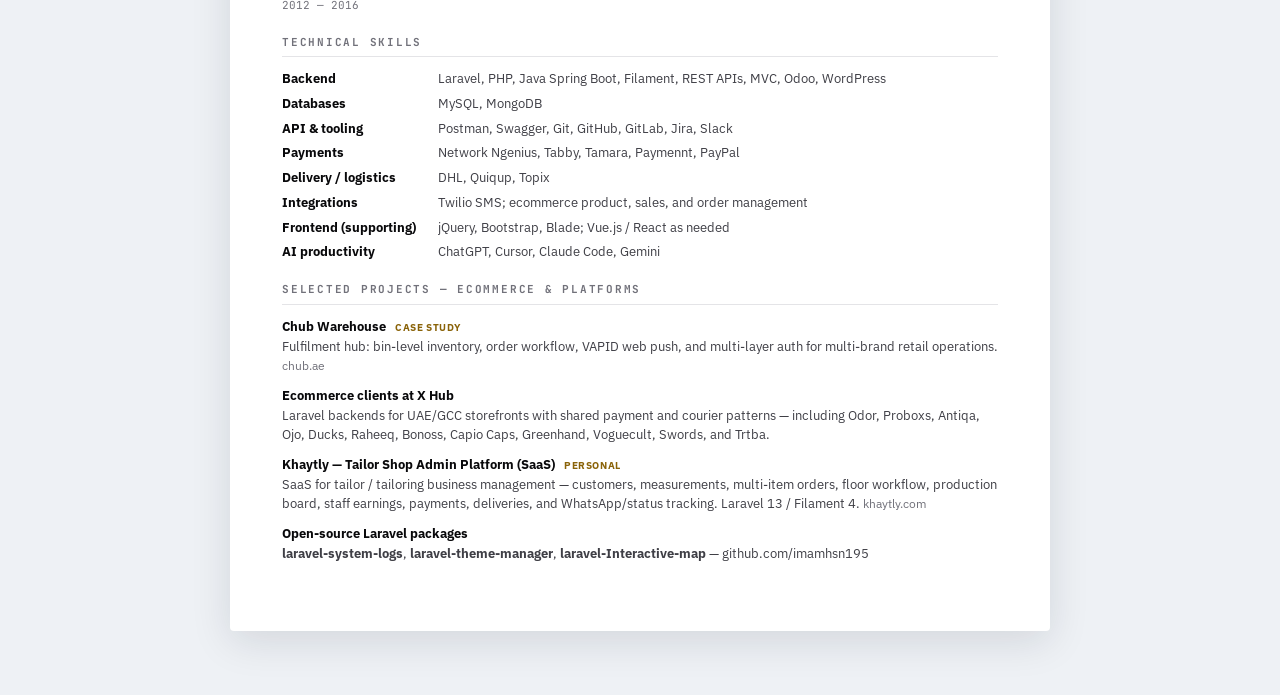
==== commit 0f724c0d: "Add print resume and sync portfolio/CV with current employment timeline. Co-authored-by: Cursor <cur" ====
--- a/cv.html
+++ b/cv.html
@@ -3,8 +3,8 @@
 <head>
   <meta charset="UTF-8" />
   <meta name="viewport" content="width=device-width, initial-scale=1.0" />
-  <title>Imam Hasan — CV · Software Engineer | Java Spring Boot | Laravel</title>
-  <meta name="description" content="Curriculum Vitae of Imam Hasan — Software Engineer with Java Spring Boot, Laravel, and API development experience across ERP, ecommerce, and fulfilment systems in the UAE." />
+  <title>Imam Hasan — CV · Senior Laravel Engineer | PHP &amp; Laravel</title>
+  <meta name="description" content="Curriculum Vitae of Imam Hasan — Senior Laravel Engineer with PHP, Laravel, Spring Boot, and API experience across ERP, ecommerce, and fulfilment systems in the UAE and Bangladesh." />
   <meta name="robots" content="index, follow" />
   <link rel="canonical" href="https://imamhasan.me/cv.html" />
   <link rel="icon" type="image/png" sizes="192x192" href="assets/images/icon-192.png" />
@@ -194,7 +194,7 @@
   <main class="page">
     <header class="cv-head">
       <h1 class="cv-name">Imam Hasan</h1>
-      <div class="cv-role">Software Engineer · Java Spring Boot · Laravel · API Development · E-commerce</div>
+      <div class="cv-role">Senior Laravel Engineer · PHP &amp; Laravel · Spring Boot · API Development · E-commerce</div>
       <div class="cv-contacts">
         <span>Ajman Emirate, UAE</span>
         <span class="dot">·</span>
@@ -215,11 +215,12 @@
     <section>
       <h2 class="sec-title">Summary</h2>
       <p class="summary">
-        Software Engineer with 6+ years in Java Spring Boot, Laravel, and API development — ERP systems,
-        e-commerce, POS, and inventory. Experienced in API design and testing (Postman, Swagger), MySQL and MongoDB,
-        payment integrations (Ngenius, Tabby, Tamara, PayPal), delivery APIs (DHL, Quiqup, Topix), Twilio SMS,
-        and collaboration with Jira, Git, and GitLab. Currently building multi-domain web and ecommerce solutions
-        at X HUB TECHNOLOGIES L.L.C in Ajman, after four years of Spring Boot and Laravel ERP work at Zone Delivery Services in Dubai.
+        Senior Laravel Engineer focused on reliable, scalable web applications and APIs —
+        PHP, Laravel, REST APIs, MySQL, JavaScript, and backend architecture, with Cursor, Claude Code, and Gemini
+        in the delivery loop. Based in Ajman, UAE and open across the Dubai/UAE market.
+        Most recently at X HUB TECHNOLOGIES L.L.C in Sharjah (through 15 Jul 2026), after 4+ years of Laravel and
+        Spring Boot ERP work at Zone Delivery Services in Dubai.
+        Experience: UAE ~5 years 7 months · Bangladesh ~3 years 6 months.
       </p>
     </section>
 
@@ -229,56 +230,56 @@
       <div class="job">
         <div class="job-head">
           <div>
-            <span class="job-title">Software Engineer</span> —
+            <span class="job-title">Software Engineer | PHP &amp; Laravel · Odoo</span> —
             <span class="job-org">X HUB TECHNOLOGIES L.L.C</span>
-            <div class="job-loc">Ajman Emirate, UAE</div>
-          </div>
-          <span class="job-date">Mar 2025 — Present</span>
-        </div>
-        <ul>
-          <li>Developing and managing websites across Portfolio, Travel &amp; Tourism, Real Estate, and E-commerce domains.</li>
-          <li>Building backends with Laravel and MySQL; tracking work with Jira, Git, and GitLab.</li>
-          <li>Integrating payment APIs: Network Ngenius, Tabby, Tamara, Paymennt, and PayPal.</li>
-          <li>Implementing delivery integrations: DHL, Quiqup, and Topix.</li>
-          <li>Specialising in ecommerce solutions — product, sales, and order management systems.</li>
-        </ul>
-      </div>
-
-      <div class="job">
-        <div class="job-head">
-          <div>
-            <span class="job-title">Software Engineer</span> —
+            <div class="job-loc">Sharjah, United Arab Emirates</div>
+          </div>
+          <span class="job-date">Mar 2025 — 15 Jul 2026</span>
+        </div>
+        <ul>
+          <li>Implemented and managed ecommerce functionality across multiple storefront platforms.</li>
+          <li>Handled product and inventory management: listing, categorization, stock updates, availability monitoring.</li>
+          <li>Managed sales and order processing workflows; discounts, promotions, and special offers.</li>
+          <li>Integrated payment gateways including Network Ngenius, Tabby, Tamara, PayPal, and related providers.</li>
+          <li>Coordinated delivery and logistics with Quiqup, DHL, and Topix from listing through fulfillment.</li>
+        </ul>
+      </div>
+
+      <div class="job">
+        <div class="job-head">
+          <div>
+            <span class="job-title">Software Engineer | PHP &amp; Laravel · Spring Boot</span> —
             <span class="job-org">Zone Delivery Services</span>
-            <div class="job-loc">Dubai, UAE</div>
-          </div>
-          <span class="job-date">Jan 2021 — Feb 2025</span>
-        </div>
-        <ul>
-          <li><strong>Java Spring Boot:</strong> developed and maintained ERP web services — modules including Company License, Vehicle License, Passports, Visa Processing, Advertisement Permits, Driving License, Emirates ID, Labor Card, Telecommunication, E-establishment Card, and Traffic Code.</li>
+            <div class="job-loc">Dubai, United Arab Emirates</div>
+          </div>
+          <span class="job-date">Dec 2020 — Feb 2025</span>
+        </div>
+        <ul>
+          <li><strong>Java Spring Boot:</strong> developed and maintained ERP web services — Company/Vehicle License, Passports, Visa Processing, Advertisement Permits, Driving License, Emirates ID, Labor Card, Telecommunication, Establishment Card, and Traffic Code.</li>
           <li>API design and documentation with Swagger; testing with Postman; MySQL Workbench; Git, GitHub, and Jira.</li>
-          <li><strong>Laravel:</strong> developed and maintained ERP application modules such as RTA, COD Collection, and related operations flows.</li>
-        </ul>
-      </div>
-
-      <div class="job">
-        <div class="job-head">
-          <div>
-            <span class="job-title">Laravel Developer</span> —
-            <span class="job-org">Ringer Soft</span>
+          <li><strong>Laravel:</strong> developed and maintained ERP modules including RTA and COD Collection.</li>
+        </ul>
+      </div>
+
+      <div class="job">
+        <div class="job-head">
+          <div>
+            <span class="job-title">Software Engineer (Laravel)</span> —
+            <span class="job-org">RingerSoft Ltd</span>
             <div class="job-loc">Chittagong, Bangladesh</div>
           </div>
-          <span class="job-date">Oct 2019 — Jan 2021</span>
+          <span class="job-date">Sep 2019 — Oct 2020</span>
         </div>
         <ul>
           <li>Managed and enhanced ERP modules with Laravel and MySQL; developed new features and cross-module integrations.</li>
-          <li>Provided client support; refactored and optimised code using Git, GitLab, and Slack.</li>
-        </ul>
-      </div>
-
-      <div class="job">
-        <div class="job-head">
-          <div>
-            <span class="job-title">Laravel Developer</span> —
+          <li>Provided client support; refactored code for maintainability using Git, GitLab, and Slack.</li>
+        </ul>
+      </div>
+
+      <div class="job">
+        <div class="job-head">
+          <div>
+            <span class="job-title">Junior Software Engineer (Laravel)</span> —
             <span class="job-org">CGIT</span>
             <div class="job-loc">Chittagong, Bangladesh</div>
           </div>
@@ -293,7 +294,22 @@
       <div class="job">
         <div class="job-head">
           <div>
-            <span class="job-title">Wordpress Developer</span> —
+            <span class="job-title">Computer Programmer</span> —
+            <span class="job-org">IsDB BISEW — IT Scholarship</span>
+            <div class="job-loc">Dhaka, Bangladesh</div>
+          </div>
+          <span class="job-date">Oct 2017 — Nov 2018</span>
+        </div>
+        <ul>
+          <li>Planned and delivered web application projects using Laravel and MySQL.</li>
+          <li>Implemented interactive UI with jQuery and responsive Bootstrap; practiced Git/Bitbucket, Trello, and Slack.</li>
+        </ul>
+      </div>
+
+      <div class="job">
+        <div class="job-head">
+          <div>
+            <span class="job-title">WordPress Developer</span> —
             <span class="job-org">Corporate Solution</span>
             <div class="job-loc">Chittagong, Bangladesh</div>
           </div>
@@ -303,20 +319,6 @@
           <li>Responsive web design and development, SEO, and WordPress CMS theme/plugin work with Bootstrap and MySQL.</li>
         </ul>
       </div>
-
-      <div class="job">
-        <div class="job-head">
-          <div>
-            <span class="job-title">Internship Trainee</span> —
-            <span class="job-org">Southeast Bank Limited</span>
-            <div class="job-loc">Chattogram, Bangladesh</div>
-          </div>
-          <span class="job-date">Oct 2016 — Jan 2017</span>
-        </div>
-        <ul>
-          <li>Supported export/import operations, general banking, and loan-section documentation.</li>
-        </ul>
-      </div>
     </section>
 
     <section>
@@ -324,37 +326,28 @@
       <div class="job">
         <div class="job-head">
           <div>
-            <span class="job-title">Web Application Development with PHP and Frameworks (WDPF)</span> —
-            <span class="job-org">IsDB-BISEW IT Scholarship</span>
-          </div>
-          <span class="job-date">2017 — 2018</span>
-        </div>
-      </div>
-      <div class="job">
-        <div class="job-head">
-          <div>
-            <span class="job-title">MBA, Finance and Banking</span> —
+            <span class="job-title">IsDB BISEW IT Scholarship — Web Application Development with PHP &amp; Frameworks</span>
+            <div class="job-loc"><a href="https://www.isdb-bisew.org/it-scholarship-programme">isdb-bisew.org/it-scholarship-programme</a></div>
+          </div>
+          <span class="job-date">2018 — 2019 · 1 yr 3 mo</span>
+        </div>
+      </div>
+      <div class="job">
+        <div class="job-head">
+          <div>
+            <span class="job-title">MBA — Master of Business Administration, Finance and Banking</span> —
             <span class="job-org">International Islamic University Chittagong</span>
           </div>
-          <span class="job-date">2017 — 2018</span>
-        </div>
-      </div>
-      <div class="job">
-        <div class="job-head">
-          <div>
-            <span class="job-title">BBA, Finance and Banking</span> —
+          <span class="job-date">2017</span>
+        </div>
+      </div>
+      <div class="job">
+        <div class="job-head">
+          <div>
+            <span class="job-title">BBA — Bachelor of Business Administration, Finance and Banking</span> —
             <span class="job-org">International Islamic University Chittagong</span>
           </div>
           <span class="job-date">2012 — 2016</span>
-        </div>
-      </div>
-      <div class="job">
-        <div class="job-head">
-          <div>
-            <span class="job-title">HSC / SSC, Business Studies</span> —
-            <span class="job-org">Govt. City College · Sanowara Islam Boys High School</span>
-          </div>
-          <span class="job-date">2009 — 2011</span>
         </div>
       </div>
     </section>
@@ -363,7 +356,7 @@
       <h2 class="sec-title">Technical Skills</h2>
       <dl class="skills">
         <dt>Backend</dt>
-        <dd>Laravel, PHP, Java Spring Boot, REST APIs, MVC</dd>
+        <dd>Laravel, PHP, Java Spring Boot, Filament, REST APIs, MVC, Odoo, WordPress</dd>
         <dt>Databases</dt>
         <dd>MySQL, MongoDB</dd>
         <dt>API &amp; tooling</dt>
@@ -392,8 +385,8 @@
         <p>Laravel backends for UAE/GCC storefronts with shared payment and courier patterns — including Odor, Proboxs, Antiqa, Ojo, Ducks, Raheeq, Bonoss, Capio Caps, Greenhand, Voguecult, Swords, and Trtba.</p>
       </div>
       <div class="proj">
-        <div class="proj-name">Tailor Shop Manager</div>
-        <p>Custom bespoke-tailoring operations platform — measurements, costing, order lifecycle, and role-based admin on Laravel.</p>
+        <div class="proj-name">Khaytly — Tailor Shop Admin Platform (SaaS) <span class="gold">Personal</span></div>
+        <p>SaaS for tailor / tailoring business management — customers, measurements, multi-item orders, floor workflow, production board, staff earnings, payments, deliveries, and WhatsApp/status tracking. Laravel 13 / Filament 4. <a href="https://khaytly.com">khaytly.com</a></p>
       </div>
       <div class="proj">
         <div class="proj-name">Open-source Laravel packages</div>
